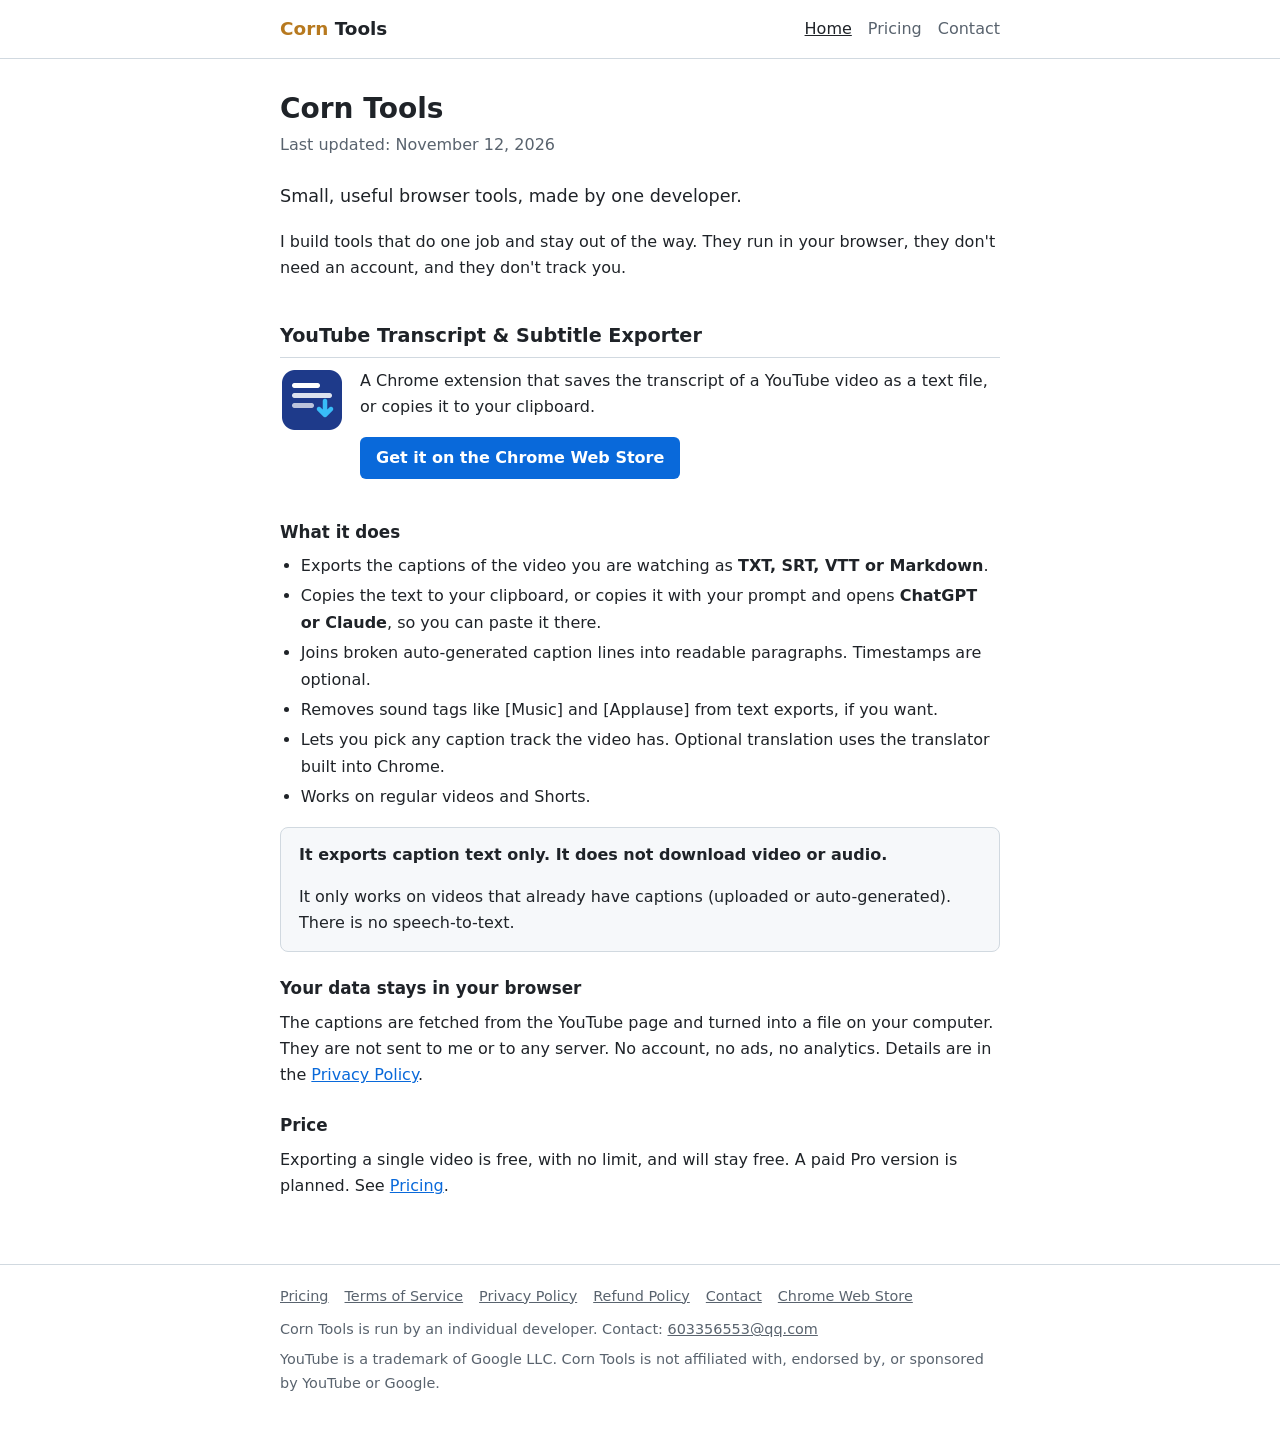
==== index.html @ 9641fa74 "Corn Tools site: home, pricing, terms, privacy, refund policy, contact" ====
<!doctype html>
<html lang="en">
<head>
<meta charset="utf-8">
<meta name="viewport" content="width=device-width, initial-scale=1">
<meta name="color-scheme" content="light dark">
<meta name="description" content="Corn Tools makes small browser tools. The first one exports YouTube transcripts and subtitles as text files.">
<title>Corn Tools</title>
<link rel="icon" type="image/png" href="favicon.png">
<link rel="stylesheet" href="style.css">
</head>
<body>
<header class="site">
  <div class="wrap">
    <a class="brand" href="index.html"><span>Corn</span> Tools</a>
    <nav class="top" aria-label="Main">
      <a href="index.html" aria-current="page">Home</a>
      <a href="pricing.html">Pricing</a>
      <a href="contact.html">Contact</a>
    </nav>
  </div>
</header>
<main class="wrap">
<h1>Corn Tools</h1>
<p class="meta">Last updated: November 12, 2026</p>
<p class="lead">Small, useful browser tools, made by one developer.</p>
<p>I build tools that do one job and stay out of the way. They run in your browser, they don't need an account, and they don't track you.</p>

<h2>YouTube Transcript &amp; Subtitle Exporter</h2>
<div class="product">
  <img src="favicon.png" alt="" width="64" height="64">
  <div>
    <p>A Chrome extension that saves the transcript of a YouTube video as a text file, or copies it to your clipboard.</p>
    <p><a class="button" href="https://chromewebstore.google.com/detail/mjhdknbgcillemmhmmjkanheiajodfmj">Get it on the Chrome Web Store</a></p>
  </div>
</div>

<h3>What it does</h3>
<ul>
  <li>Exports the captions of the video you are watching as <strong>TXT, SRT, VTT or Markdown</strong>.</li>
  <li>Copies the text to your clipboard, or copies it with your prompt and opens <strong>ChatGPT or Claude</strong>, so you can paste it there.</li>
  <li>Joins broken auto-generated caption lines into readable paragraphs. Timestamps are optional.</li>
  <li>Removes sound tags like [Music] and [Applause] from text exports, if you want.</li>
  <li>Lets you pick any caption track the video has. Optional translation uses the translator built into Chrome.</li>
  <li>Works on regular videos and Shorts.</li>
</ul>

<div class="note">
  <p><strong>It exports caption text only. It does not download video or audio.</strong></p>
  <p>It only works on videos that already have captions (uploaded or auto-generated). There is no speech-to-text.</p>
</div>

<h3>Your data stays in your browser</h3>
<p>The captions are fetched from the YouTube page and turned into a file on your computer. They are not sent to me or to any server. No account, no ads, no analytics. Details are in the <a href="privacy.html">Privacy Policy</a>.</p>

<h3>Price</h3>
<p>Exporting a single video is free, with no limit, and will stay free. A paid Pro version is planned. See <a href="pricing.html">Pricing</a>.</p>
</main>
<footer class="site">
  <div class="wrap">
    <nav aria-label="Footer">
      <a href="pricing.html">Pricing</a>
      <a href="terms.html">Terms of Service</a>
      <a href="privacy.html">Privacy Policy</a>
      <a href="refund.html">Refund Policy</a>
      <a href="contact.html">Contact</a>
      <a href="https://chromewebstore.google.com/detail/mjhdknbgcillemmhmmjkanheiajodfmj">Chrome Web Store</a>
    </nav>
    <p>Corn Tools is run by an individual developer. Contact: <a href="mailto:603356553@qq.com">603356553@qq.com</a></p>
    <p>YouTube is a trademark of Google LLC. Corn Tools is not affiliated with, endorsed by, or sponsored by YouTube or Google.</p>
  </div>
</footer>
</body>
</html>
---- style.css ----
:root {
  --bg: #ffffff;
  --fg: #1f2328;
  --muted: #59636e;
  --border: #d1d9e0;
  --card: #f6f8fa;
  --link: #0969da;
  --accent: #b7791f;
}
@media (prefers-color-scheme: dark) {
  :root {
    --bg: #0d1117;
    --fg: #e6edf3;
    --muted: #9198a1;
    --border: #3d444d;
    --card: #161b22;
    --link: #4493f8;
    --accent: #e3b341;
  }
}
* { box-sizing: border-box; }
html { -webkit-text-size-adjust: 100%; text-size-adjust: 100%; color-scheme: light dark; }
body {
  margin: 0;
  background: var(--bg);
  color: var(--fg);
  font: 16px/1.65 system-ui, -apple-system, "Segoe UI", Roboto, "Helvetica Neue", Arial, sans-serif;
}
a { color: var(--link); overflow-wrap: anywhere; }
.wrap { max-width: 760px; margin: 0 auto; padding: 0 20px; }

header.site { border-bottom: 1px solid var(--border); }
header.site .wrap { display: flex; flex-wrap: wrap; align-items: center; justify-content: space-between; gap: 8px 20px; padding-top: 14px; padding-bottom: 14px; }
.brand { font-weight: 700; font-size: 1.15rem; color: var(--fg); text-decoration: none; }
.brand span { color: var(--accent); }
nav.top { display: flex; flex-wrap: wrap; gap: 4px 16px; }
nav.top a { color: var(--muted); text-decoration: none; }
nav.top a:hover, nav.top a[aria-current="page"] { color: var(--fg); text-decoration: underline; }

main.wrap { padding-top: 32px; padding-bottom: 48px; }
h1 { font-size: 1.75rem; line-height: 1.3; margin: 0 0 4px; }
h2 { font-size: 1.2rem; margin: 2em 0 0.5em; padding-bottom: 0.3em; border-bottom: 1px solid var(--border); }
h3 { font-size: 1.05rem; margin: 1.4em 0 0.4em; }
p, ul, ol { margin: 0 0 1em; }
ul, ol { padding-left: 1.3em; }
li { margin: 0.25em 0; }
.meta { color: var(--muted); margin-bottom: 1.5em; }
.lead { font-size: 1.1rem; }
.note { background: var(--card); border: 1px solid var(--border); border-radius: 8px; padding: 14px 18px; margin: 0 0 1em; }
.note > :last-child { margin-bottom: 0; }

.product { display: flex; gap: 16px; align-items: flex-start; }
.product img { width: 64px; height: 64px; flex: none; }
.button { display: inline-block; padding: 8px 16px; border-radius: 6px; background: var(--link); color: #fff; text-decoration: none; font-weight: 600; }
.button:hover { opacity: 0.9; }

.plans { display: grid; grid-template-columns: repeat(auto-fit, minmax(260px, 1fr)); gap: 16px; margin: 1.5em 0; }
.plan { border: 1px solid var(--border); border-radius: 8px; padding: 18px 20px; background: var(--card); }
.plan h2 { margin-top: 0; border-bottom: 0; padding-bottom: 0; }
.price { font-size: 1.6rem; font-weight: 700; margin: 0 0 0.2em; }
.price small { font-size: 0.95rem; font-weight: 400; color: var(--muted); }
.tag { display: inline-block; font-size: 0.8rem; font-weight: 600; padding: 1px 8px; border-radius: 999px; border: 1px solid var(--accent); color: var(--accent); vertical-align: middle; }

footer.site { border-top: 1px solid var(--border); color: var(--muted); font-size: 0.9em; }
footer.site .wrap { padding-top: 20px; padding-bottom: 32px; }
footer.site nav { display: flex; flex-wrap: wrap; gap: 4px 16px; margin-bottom: 10px; }
footer.site a { color: var(--muted); }
footer.site p { margin: 0 0 0.4em; }

@media (max-width: 480px) {
  h1 { font-size: 1.5rem; }
  .product { flex-direction: column; }
}
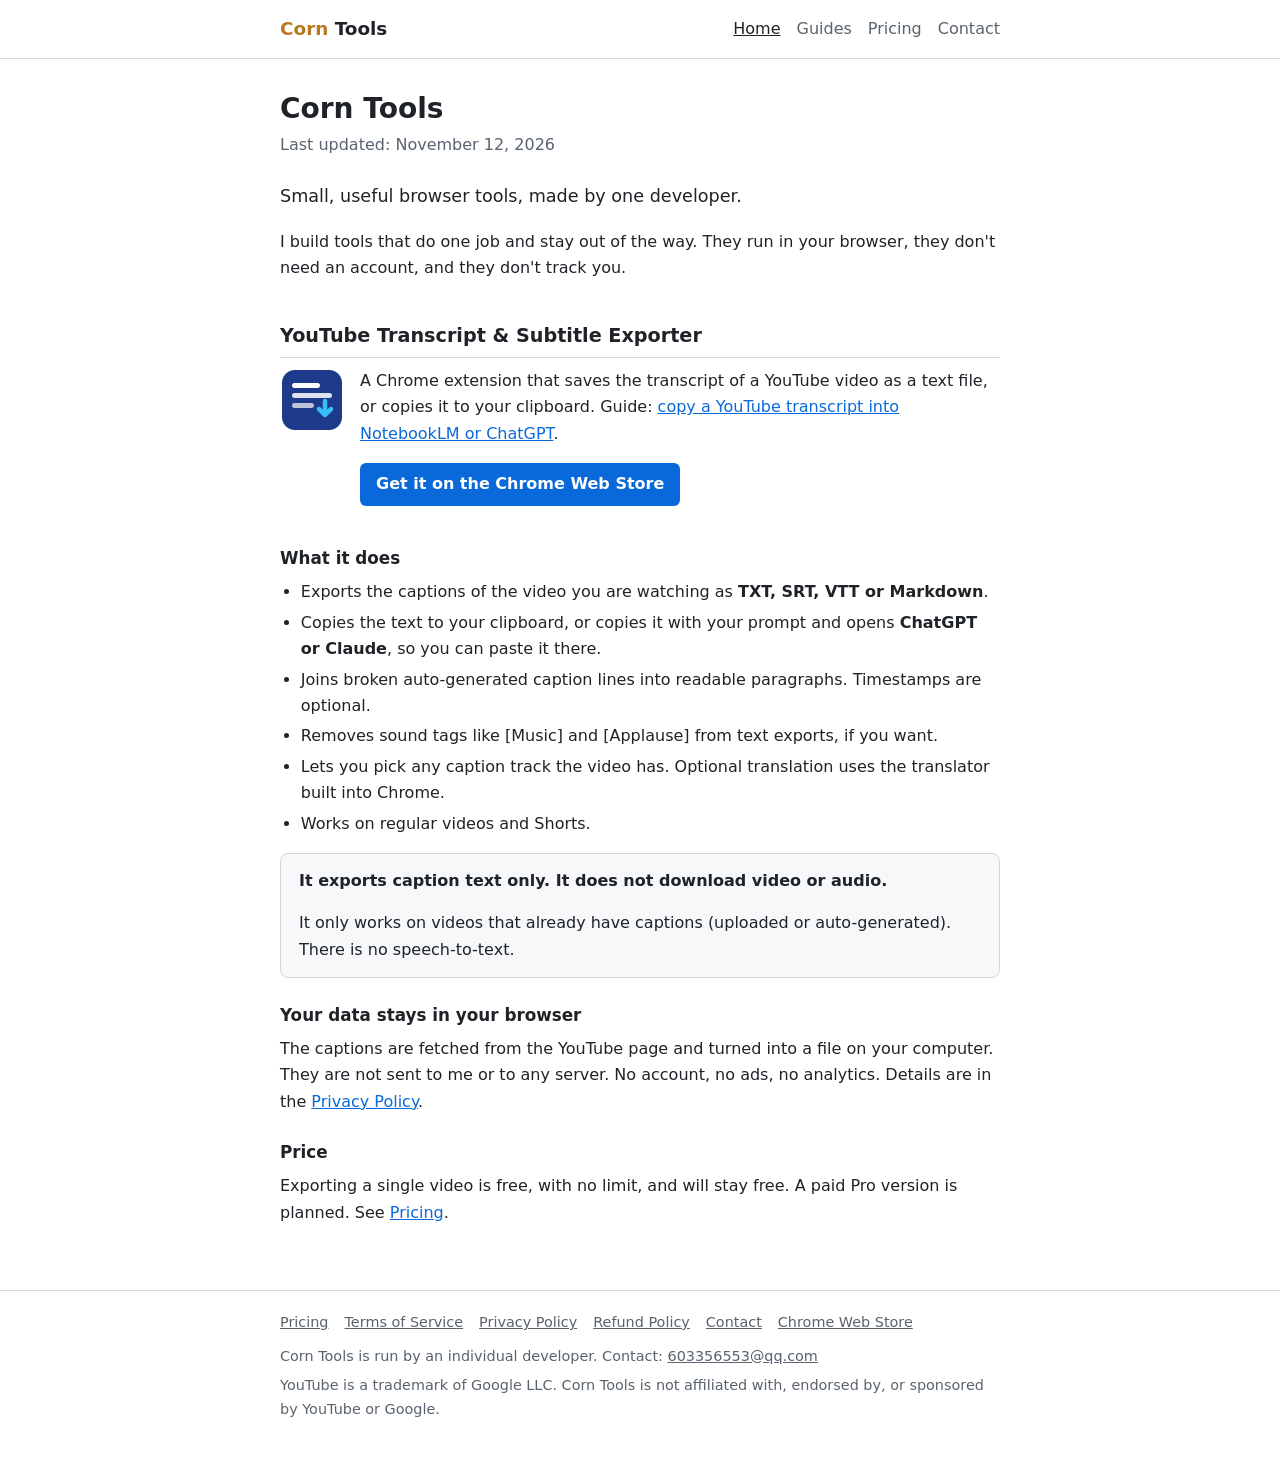
==== commit bf559ede: "Add Guides section with NotebookLM/ChatGPT transcript guide, sitemap.xml and robots.txt Co-Authored-" ====
--- a/index.html
+++ b/index.html
@@ -15,6 +15,7 @@
     <a class="brand" href="index.html"><span>Corn</span> Tools</a>
     <nav class="top" aria-label="Main">
       <a href="index.html" aria-current="page">Home</a>
+      <a href="guides/">Guides</a>
       <a href="pricing.html">Pricing</a>
       <a href="contact.html">Contact</a>
     </nav>
@@ -30,7 +31,7 @@
 <div class="product">
   <img src="favicon.png" alt="" width="64" height="64">
   <div>
-    <p>A Chrome extension that saves the transcript of a YouTube video as a text file, or copies it to your clipboard.</p>
+    <p>A Chrome extension that saves the transcript of a YouTube video as a text file, or copies it to your clipboard. Guide: <a href="guides/youtube-transcript-to-notebooklm.html">copy a YouTube transcript into NotebookLM or ChatGPT</a>.</p>
     <p><a class="button" href="https://chromewebstore.google.com/detail/mjhdknbgcillemmhmmjkanheiajodfmj">Get it on the Chrome Web Store</a></p>
   </div>
 </div>
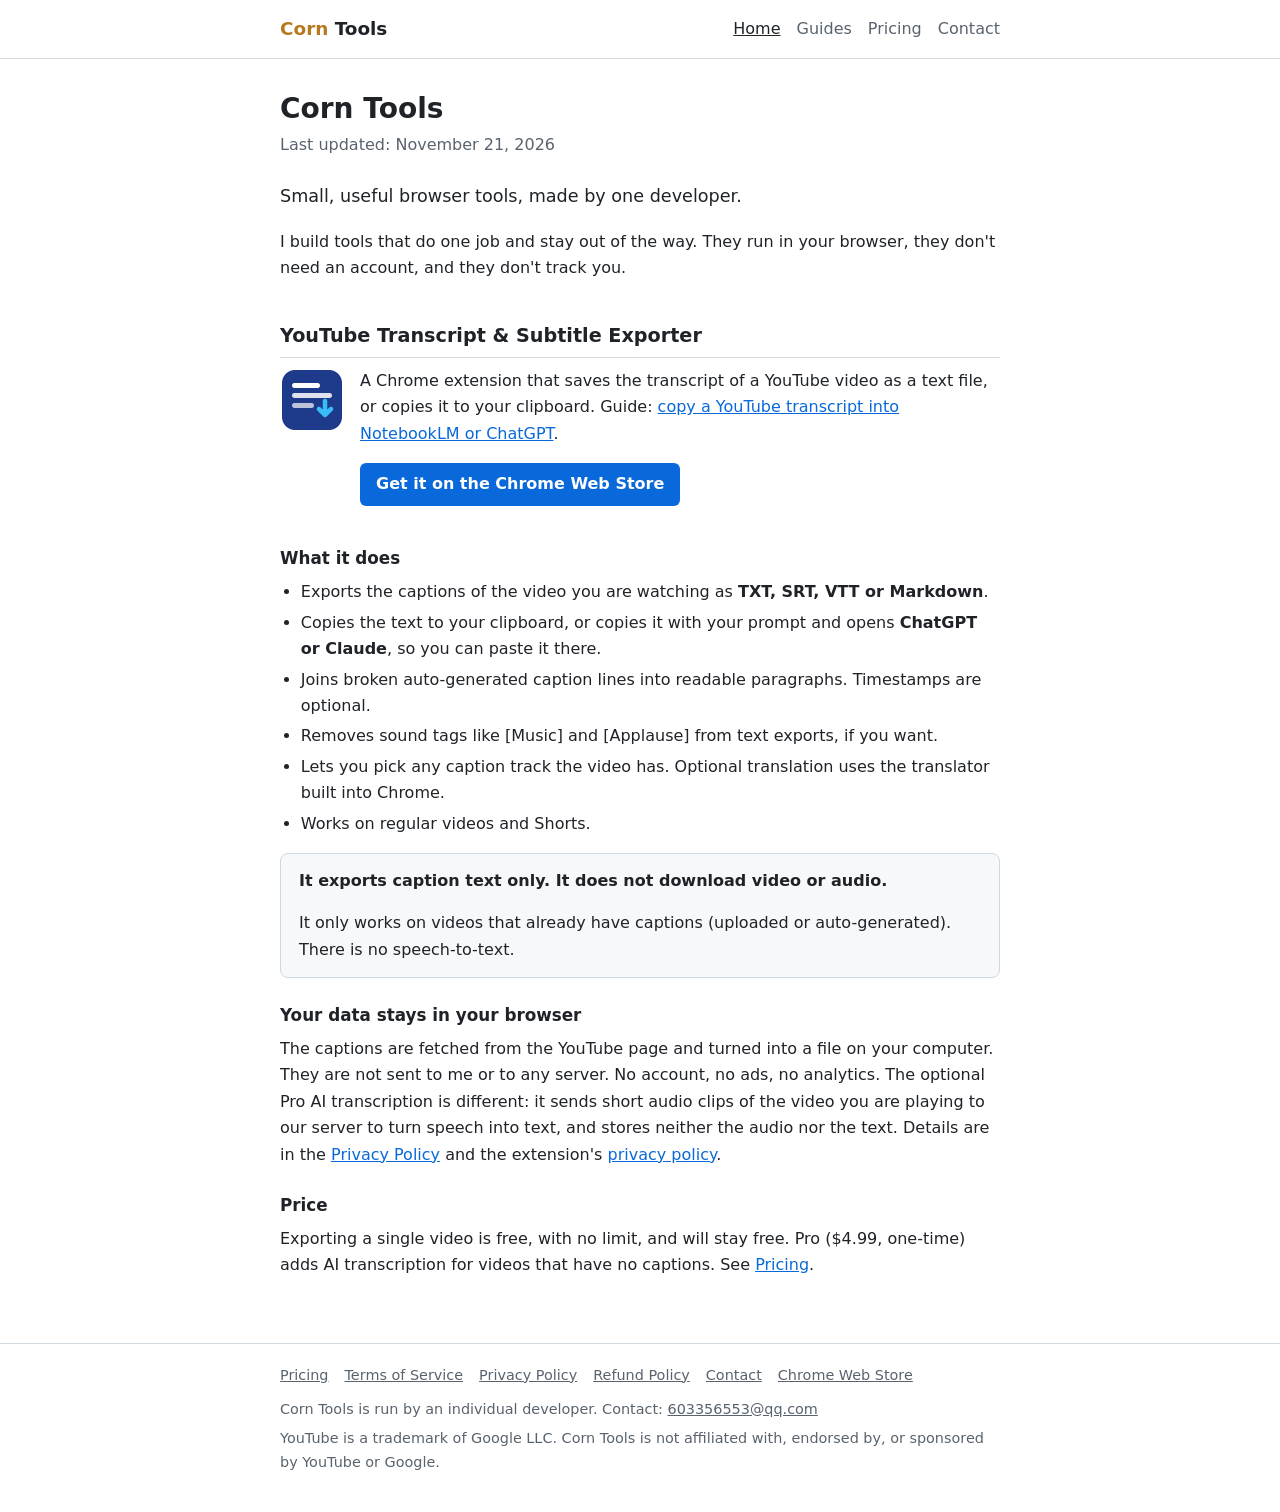
==== commit 8e992951: "Pro is now AI transcription for videos without captions ($4.99 one-time, 300 min / 30 days); remove " ====
--- a/index.html
+++ b/index.html
@@ -23,7 +23,7 @@
 </header>
 <main class="wrap">
 <h1>Corn Tools</h1>
-<p class="meta">Last updated: November 12, 2026</p>
+<p class="meta">Last updated: November 21, 2026</p>
 <p class="lead">Small, useful browser tools, made by one developer.</p>
 <p>I build tools that do one job and stay out of the way. They run in your browser, they don't need an account, and they don't track you.</p>
 
@@ -52,10 +52,10 @@
 </div>
 
 <h3>Your data stays in your browser</h3>
-<p>The captions are fetched from the YouTube page and turned into a file on your computer. They are not sent to me or to any server. No account, no ads, no analytics. Details are in the <a href="privacy.html">Privacy Policy</a>.</p>
+<p>The captions are fetched from the YouTube page and turned into a file on your computer. They are not sent to me or to any server. No account, no ads, no analytics. The optional Pro AI transcription is different: it sends short audio clips of the video you are playing to our server to turn speech into text, and stores neither the audio nor the text. Details are in the <a href="privacy.html">Privacy Policy</a> and the extension&#39;s <a href="https://newbieroutine.github.io/transcript-exporter-privacy/">privacy policy</a>.</p>
 
 <h3>Price</h3>
-<p>Exporting a single video is free, with no limit, and will stay free. A paid Pro version is planned. See <a href="pricing.html">Pricing</a>.</p>
+<p>Exporting a single video is free, with no limit, and will stay free. Pro ($4.99, one-time) adds AI transcription for videos that have no captions. See <a href="pricing.html">Pricing</a>.</p>
 </main>
 <footer class="site">
   <div class="wrap">
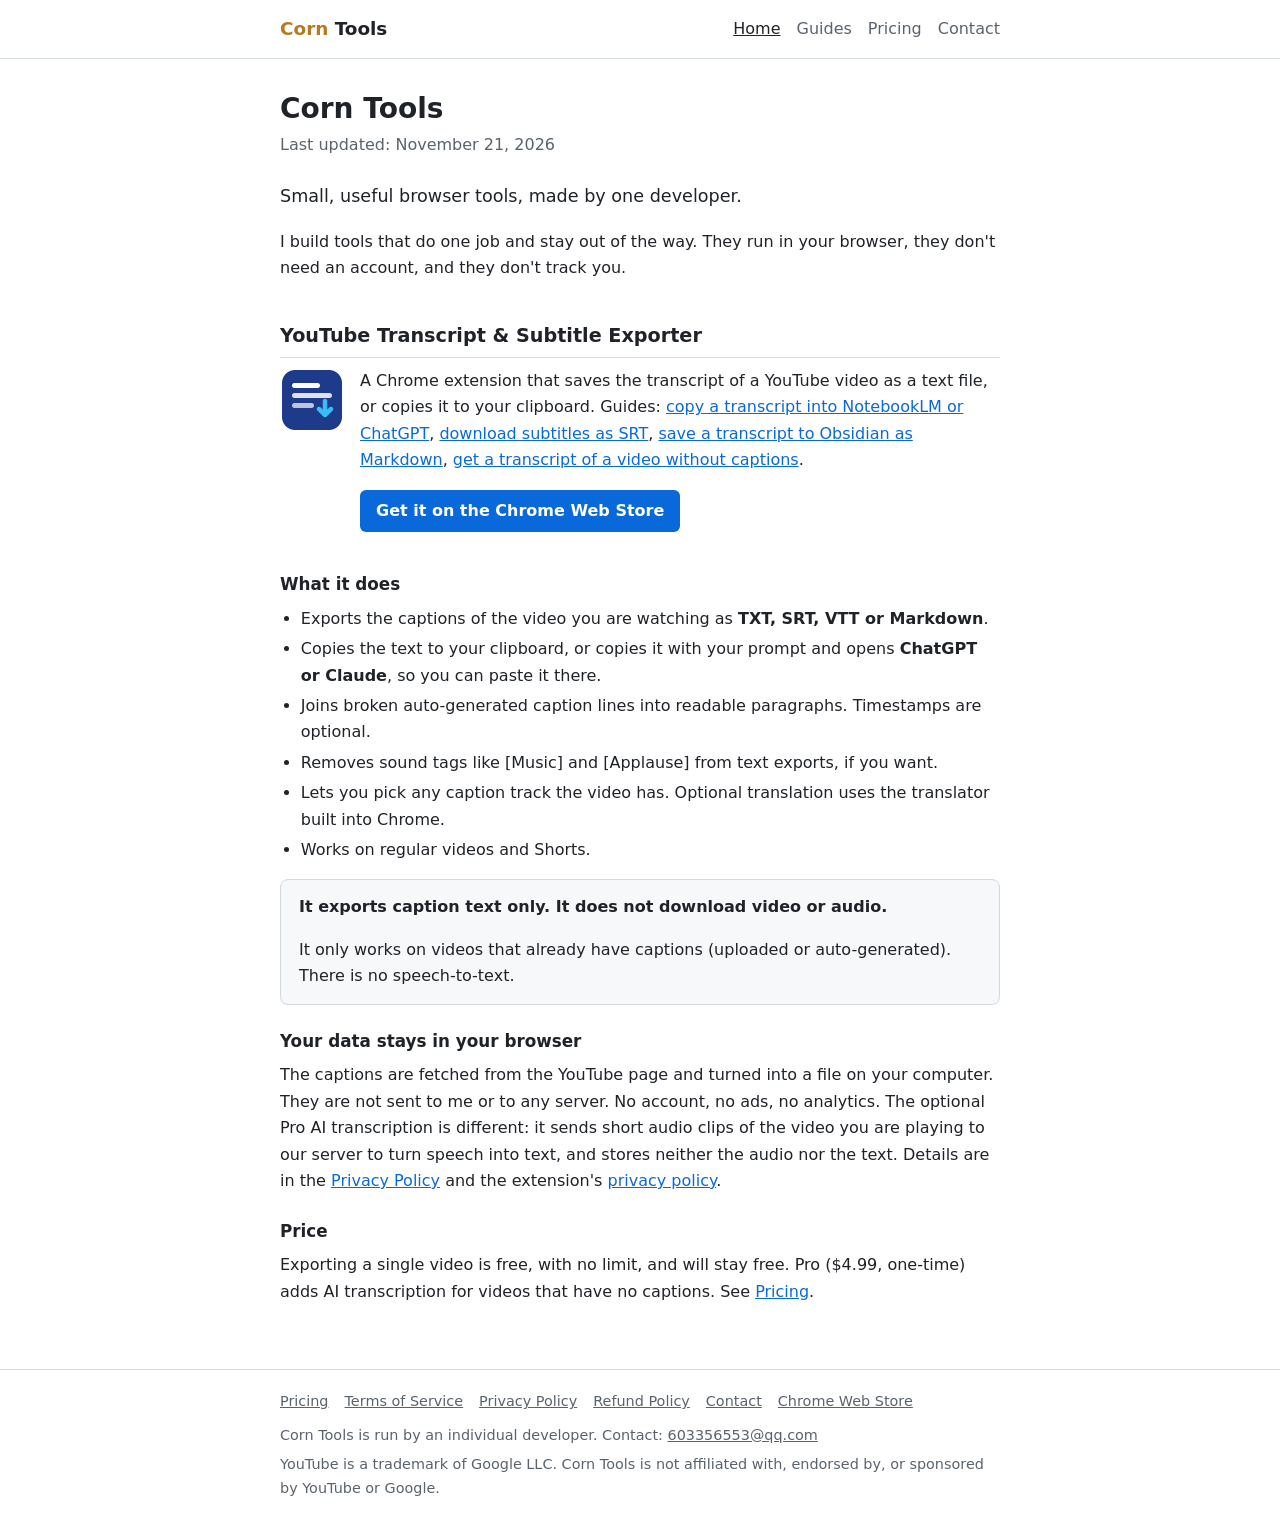
==== commit 9ca17627: "GEO: 3 new guides (SRT, Obsidian Markdown, no-captions), SoftwareApplication JSON-LD, sitemap, Index" ====
--- a/index.html
+++ b/index.html
@@ -4,10 +4,27 @@
 <meta charset="utf-8">
 <meta name="viewport" content="width=device-width, initial-scale=1">
 <meta name="color-scheme" content="light dark">
-<meta name="description" content="Corn Tools makes small browser tools. The first one exports YouTube transcripts and subtitles as text files.">
+<meta name="description" content="Corn Tools makes small browser tools. The first one exports YouTube transcripts and subtitles as TXT, SRT, VTT or Markdown, and transcribes videos without captions with AI (Pro).">
 <title>Corn Tools</title>
 <link rel="icon" type="image/png" href="favicon.png">
 <link rel="stylesheet" href="style.css">
+<link rel="canonical" href="https://newbieroutine.github.io/">
+<script type="application/ld+json">
+{
+  "@context": "https://schema.org",
+  "@type": "SoftwareApplication",
+  "name": "YouTube Transcript & Subtitle Exporter",
+  "applicationCategory": "BrowserApplication",
+  "operatingSystem": "Chrome",
+  "url": "https://chromewebstore.google.com/detail/mjhdknbgcillemmhmmjkanheiajodfmj",
+  "description": "Chrome extension that exports YouTube transcripts and subtitles as TXT, SRT, VTT or Markdown (Obsidian, Notion), or copies them to ChatGPT, Claude or NotebookLM. Free for videos with captions; Pro adds AI transcription for videos without captions.",
+  "publisher": {"@type": "Organization", "name": "Corn Tools", "url": "https://newbieroutine.github.io/"},
+  "offers": [
+    {"@type": "Offer", "name": "Free", "price": "0", "priceCurrency": "USD"},
+    {"@type": "Offer", "name": "Pro (AI transcription)", "price": "4.99", "priceCurrency": "USD"}
+  ]
+}
+</script>
 </head>
 <body>
 <header class="site">
@@ -31,7 +48,7 @@
 <div class="product">
   <img src="favicon.png" alt="" width="64" height="64">
   <div>
-    <p>A Chrome extension that saves the transcript of a YouTube video as a text file, or copies it to your clipboard. Guide: <a href="guides/youtube-transcript-to-notebooklm.html">copy a YouTube transcript into NotebookLM or ChatGPT</a>.</p>
+    <p>A Chrome extension that saves the transcript of a YouTube video as a text file, or copies it to your clipboard. Guides: <a href="guides/youtube-transcript-to-notebooklm.html">copy a transcript into NotebookLM or ChatGPT</a>, <a href="guides/download-youtube-subtitles-srt.html">download subtitles as SRT</a>, <a href="guides/youtube-transcript-to-obsidian-markdown.html">save a transcript to Obsidian as Markdown</a>, <a href="guides/youtube-transcript-without-captions.html">get a transcript of a video without captions</a>.</p>
     <p><a class="button" href="https://chromewebstore.google.com/detail/mjhdknbgcillemmhmmjkanheiajodfmj">Get it on the Chrome Web Store</a></p>
   </div>
 </div>
